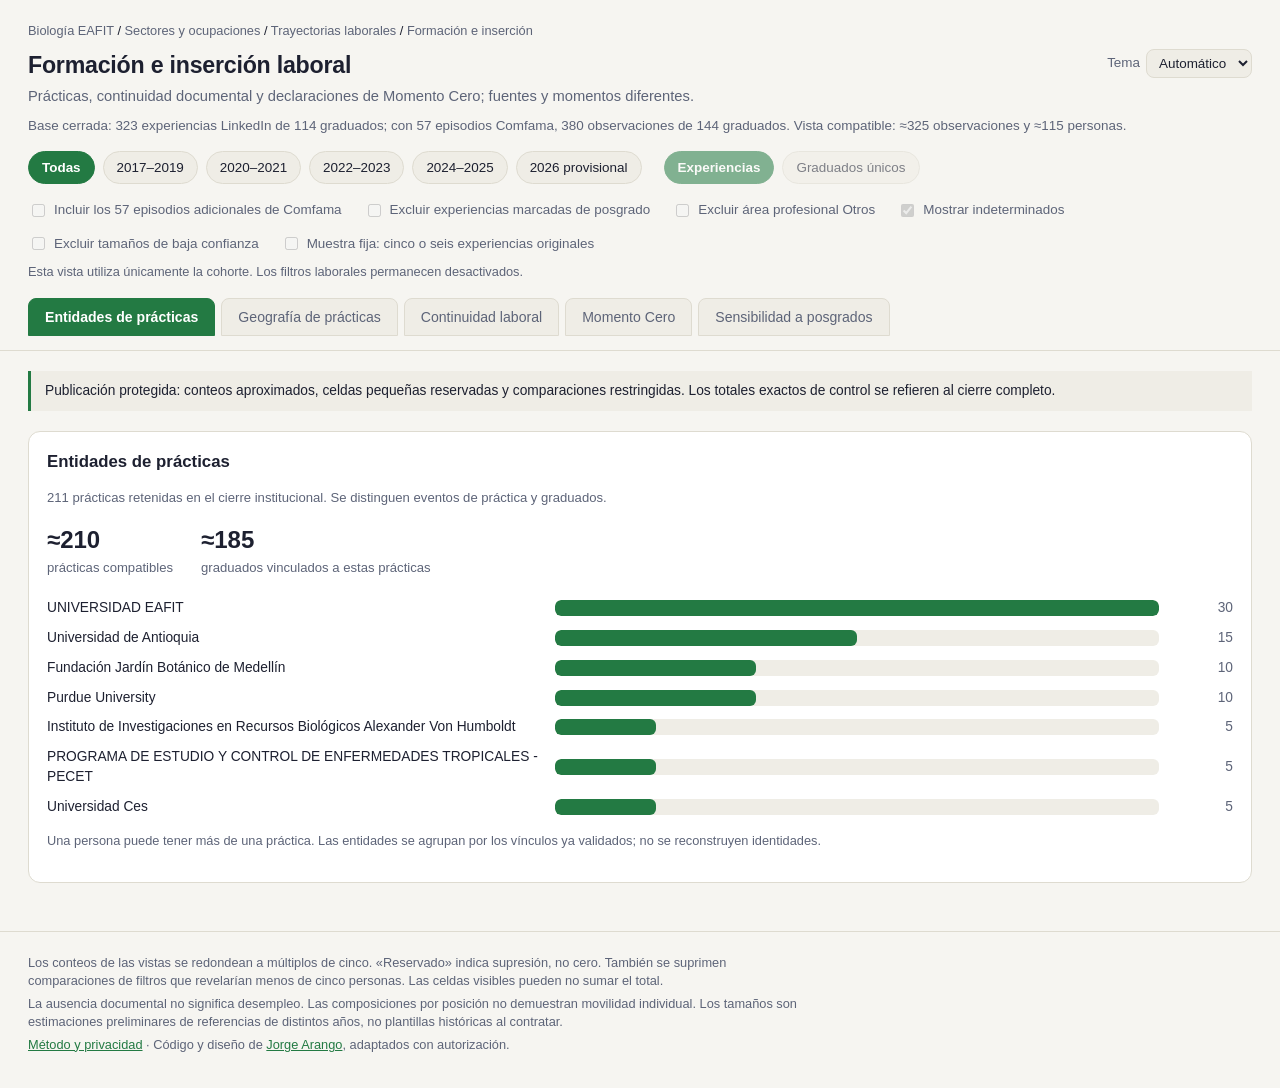
==== formacion.html @ 8a0688df "Prepare Biology trajectories site with protected aggregates" ====
<!doctype html>
<html lang="es"><head><link rel="icon" href="data:,"><meta charset="utf-8"><meta name="viewport" content="width=device-width,initial-scale=1"><title>Formación e inserción laboral · Biología EAFIT</title><link rel="stylesheet" href="assets/estilos.css"><link rel="stylesheet" href="assets/biologia.css"><script src="assets/tema-init.js"></script></head>
<body data-page="formacion"><header class="cab"><nav class="migas" aria-label="Navegación"><a href="index.html">Biología EAFIT</a> / <a href="sectores.html">Sectores y ocupaciones</a> / <a href="trayectorias.html">Trayectorias laborales</a> / <a href="formacion.html">Formación e inserción</a></nav><div class="cab-panel"><div><h1>Formación e inserción laboral</h1><div class="subtitulo">Prácticas, continuidad documental y declaraciones de Momento Cero; fuentes y momentos diferentes.</div></div><label class="check">Tema <select id="theme"><option value="auto">Automático</option><option value="light">Claro</option><option value="dark">Oscuro</option></select></label></div><div class="resumen" id="summary" aria-live="polite">Cargando agregados…</div><div id="controls" class="controles"></div><div id="switches" class="controles"></div><p class="nota" id="compatibility"></p><div id="tabs" class="tabs" role="tablist" aria-label="Vistas"></div></header>
<main id="content" aria-live="polite"></main><div id="tooltip" role="tooltip"></div><footer class="pie"><p>Los conteos de las vistas se redondean a múltiplos de cinco. «Reservado» indica supresión, no cero. También se suprimen comparaciones de filtros que revelarían menos de cinco personas. Las celdas visibles pueden no sumar el total.</p><p>La ausencia documental no significa desempleo. Las composiciones por posición no demuestran movilidad individual. Los tamaños son estimaciones preliminares de referencias de distintos años, no plantillas históricas al contratar.</p><p><a href="metodologia.html">Método y privacidad</a> · Código y diseño de <a href="https://github.com/JarangoM/trayectorias_musica">Jorge Arango</a>, adaptados con autorización.</p></footer><script src="assets/comun.js"></script><script src="assets/tema.js"></script><script src="assets/biologia.js"></script></body></html>
---- assets/estilos.css ----
/* Estilos compartidos — Trayectorias de graduados de Música (EAFIT). Tema claro/oscuro automático. */
:root {
  color-scheme: light dark;
  --bg: #0f1218;
  --panel: #171b25;
  --panel-2: #1f2430;
  --texto: #eceef4;
  --tenue: #9aa3b8;
  --borde: #2b3142;
  --acento: #70B77E;
  --acento-texto: #1a1204;
  --sombra: 0 6px 18px rgba(0, 0, 0, 0.35);
}
@media (prefers-color-scheme: light) {
  :root {
    --bg: #f6f5f1;
    --panel: #ffffff;
    --panel-2: #efede6;
    --texto: #1d2030;
    --tenue: #5d6478;
    --borde: #dedbd0;
    --acento: #237A43;
    --acento-texto: #ffffff;
    --sombra: 0 6px 18px rgba(40, 30, 10, 0.12);
  }
}
* { box-sizing: border-box; }
[hidden] { display: none !important; }
html { scroll-behavior: smooth; }
body {
  margin: 0;
  font-family: -apple-system, "Segoe UI", Roboto, Arial, sans-serif;
  background: var(--bg);
  color: var(--texto);
  line-height: 1.45;
}
a { color: var(--acento); }
button { font: inherit; color: inherit; }
:focus-visible { outline: 2px solid var(--acento); outline-offset: 2px; }

header.cab { padding: 22px 28px 14px; border-bottom: 1px solid var(--borde); }
.migas { font-size: 0.8rem; margin-bottom: 8px; }
.migas a { text-decoration: none; color: var(--tenue); }
.migas a:hover { color: var(--acento); }
h1 { margin: 0 0 4px; font-size: 1.45rem; letter-spacing: -0.01em; }
.subtitulo { color: var(--tenue); font-size: 0.92rem; max-width: 90ch; }
.resumen { margin-top: 8px; font-size: 0.84rem; color: var(--tenue); }
.resumen strong { color: var(--texto); }

.controles { display: flex; flex-wrap: wrap; gap: 14px 22px; align-items: center; margin-top: 16px; }
.grupo-ctrl { display: flex; align-items: center; gap: 8px; flex-wrap: wrap; }
.grupo-ctrl > .rotulo { font-size: 0.78rem; color: var(--tenue); text-transform: uppercase; letter-spacing: 0.06em; }
.chip {
  background: var(--panel-2); border: 1px solid var(--borde); color: var(--texto);
  padding: 6px 13px; border-radius: 999px; cursor: pointer; font-size: 0.84rem;
}
.chip:hover { border-color: var(--acento); }
.chip[aria-pressed="true"], .chip.activo { background: var(--acento); color: var(--acento-texto); border-color: var(--acento); font-weight: 600; }
.tabs { display: flex; gap: 6px; margin-top: 16px; }
.tab { background: var(--panel-2); border: 1px solid var(--borde); color: var(--tenue); padding: 8px 16px; border-radius: 8px 8px 0 0; cursor: pointer; font-size: 0.88rem; }
.tab.activo { background: var(--acento); color: var(--acento-texto); border-color: var(--acento); font-weight: 600; }
label.check { display: inline-flex; align-items: center; gap: 6px; font-size: 0.84rem; color: var(--tenue); cursor: pointer; }
select { background: var(--panel-2); color: var(--texto); border: 1px solid var(--borde); border-radius: 8px; padding: 5px 8px; font: inherit; font-size: 0.84rem; }

main { padding: 20px 28px 48px; }
.rejilla-2 { display: grid; grid-template-columns: minmax(0, 1.05fr) minmax(0, 1fr); gap: 20px; align-items: start; }
@media (max-width: 960px) { .rejilla-2 { grid-template-columns: 1fr; } header.cab, main { padding-left: 16px; padding-right: 16px; } }
.tarjeta-g { background: var(--panel); border: 1px solid var(--borde); border-radius: 12px; padding: 18px; }
.tarjeta-g h2 { margin: 0 0 2px; font-size: 1.05rem; }
.tarjeta-g .sub { color: var(--tenue); font-size: 0.82rem; margin-bottom: 12px; }

/* gráficos */
.donut-caja { display: flex; flex-wrap: wrap; gap: 18px; align-items: center; justify-content: center; }
.donut-caja svg { flex: none; max-width: 100%; height: auto; }
.rebanada { cursor: pointer; transition: opacity 0.15s, transform 0.15s; transform-origin: center; }
.rebanada.apagada { opacity: 0.38; }
.rebanada:hover { opacity: 1; }
.centro-valor { font-size: 30px; font-weight: 700; fill: var(--texto); text-anchor: middle; }
.centro-rotulo { font-size: 12px; fill: var(--tenue); text-anchor: middle; }
.leyenda { list-style: none; margin: 0; padding: 0; min-width: 210px; flex: 1 1 240px; }
.leyenda li { margin: 0; }
.leyenda button {
  display: grid; grid-template-columns: 14px 1fr auto; gap: 8px; align-items: center; width: 100%;
  background: none; border: 1px solid transparent; border-radius: 8px; padding: 6px 8px; cursor: pointer; text-align: left; font-size: 0.86rem;
}
.leyenda button:hover { background: var(--panel-2); }
.leyenda button.sel { background: var(--panel-2); border-color: var(--borde); font-weight: 600; }
.punto { width: 12px; height: 12px; border-radius: 3px; display: inline-block; }
.leyenda .val { color: var(--tenue); font-variant-numeric: tabular-nums; font-size: 0.82rem; }

.fila-barra { display: grid; grid-template-columns: minmax(120px, 42%) 1fr 64px; gap: 10px; align-items: center; padding: 5px 0; font-size: 0.86rem; }
.fila-barra .nom { overflow-wrap: anywhere; }
.fila-barra .pista { background: var(--panel-2); border-radius: 6px; height: 16px; overflow: hidden; }
.fila-barra .relleno { height: 100%; border-radius: 6px; min-width: 3px; transition: width 0.25s; }
.fila-barra .num { text-align: right; color: var(--tenue); font-variant-numeric: tabular-nums; }
.fila-barra.btn { cursor: pointer; background: none; border: 0; width: 100%; text-align: left; border-radius: 8px; padding: 6px 8px; }
.fila-barra.btn:hover, .fila-barra.btn.sel { background: var(--panel-2); }
.lista-scroll { max-height: 560px; overflow-y: auto; padding-right: 4px; }
.nota { color: var(--tenue); font-size: 0.8rem; margin-top: 10px; }
.cab-panel { display: flex; justify-content: space-between; align-items: flex-start; gap: 10px; flex-wrap: wrap; margin-bottom: 8px; }
.titulo-panel { display: flex; align-items: center; gap: 8px; font-size: 1.05rem; font-weight: 700; }
.vacio { color: var(--tenue); font-size: 0.9rem; padding: 14px 0; }

/* cuadrícula de donuts por grupo */
.rejilla-grupos { display: grid; grid-template-columns: repeat(auto-fill, minmax(330px, 1fr)); gap: 18px; }
.mini-donut { background: var(--panel); border: 1px solid var(--borde); border-radius: 12px; padding: 16px; }
.mini-donut h2 { margin: 0 0 2px; font-size: 1rem; display: flex; align-items: center; gap: 8px; }
.mini-donut .sub { color: var(--tenue); font-size: 0.8rem; margin-bottom: 8px; }
.mini-donut svg { display: block; margin: 0 auto 6px; }

#tooltip {
  position: fixed; display: none; z-index: 60; pointer-events: none; max-width: 300px;
  background: var(--panel-2); border: 1px solid var(--borde); color: var(--texto);
  padding: 8px 12px; border-radius: 8px; font-size: 0.82rem; box-shadow: var(--sombra);
}
footer.pie { border-top: 1px solid var(--borde); padding: 18px 28px 30px; font-size: 0.8rem; color: var(--tenue); }
footer.pie p { margin: 4px 0; max-width: 110ch; }
@media (prefers-reduced-motion: reduce) { * { transition: none !important; } }
---- assets/biologia.css ----
/* Extensions for the new tabs/tables only. Original Music stylesheet is retained. */
:root[data-theme="dark"]{color-scheme:dark;--bg:#0f1218;--panel:#171b25;--panel-2:#1f2430;--texto:#eceef4;--tenue:#9aa3b8;--borde:#2b3142;--acento:#70B77E;--acento-texto:#1a1204;--sombra:0 6px 18px rgba(0,0,0,.35)}
:root[data-theme="light"]{color-scheme:light;--bg:#f6f5f1;--panel:#ffffff;--panel-2:#efede6;--texto:#1d2030;--tenue:#5d6478;--borde:#dedbd0;--acento:#237A43;--acento-texto:#ffffff;--sombra:0 6px 18px rgba(40,30,10,.12)}
.hero{position:relative}.theme-home{position:absolute;top:22px;right:28px;color:var(--tenue);font-size:.84rem}
.tabs{flex-wrap:wrap}.tarjeta-g{min-width:0}.tarjeta-g+.tarjeta-g{margin-top:20px}.rejilla-2>.tarjeta-g{margin-top:0}
.table-wrap{overflow-x:auto;max-width:100%}table{border-collapse:collapse;width:100%;font-size:.86rem}th,td{text-align:left;padding:10px 12px;border-bottom:1px solid var(--borde);vertical-align:top}th{font-weight:600;color:var(--tenue)}td.num{text-align:right;font-variant-numeric:tabular-nums}
.metricas{display:flex;flex-wrap:wrap;gap:16px 28px;margin:16px 0}.metrica{font-size:.82rem;color:var(--tenue)}.metrica strong{display:block;font-size:1.5rem;color:var(--texto)}
.warning{border-left:3px solid var(--acento);padding:10px 14px;background:var(--panel-2);font-size:.86rem;margin:0 0 20px}.actions{display:flex;gap:8px;flex-wrap:wrap;margin-bottom:12px}
.long-row{padding:12px 0;border-bottom:1px solid var(--borde)}.long-title{display:flex;flex-wrap:wrap;gap:8px;justify-content:space-between;font-size:.86rem;margin-bottom:8px}.stack{height:30px;border-radius:6px;overflow:hidden;display:flex;background:var(--panel-2)}.stack span{min-width:0;display:block}.stack span:focus-visible{outline-offset:-3px}.stack-legend{display:flex;gap:10px 16px;flex-wrap:wrap;margin-top:16px;color:var(--tenue);font-size:.82rem}.stack-legend .punto{vertical-align:middle;margin-right:4px}
.line-chart{display:block;width:100%;height:auto;max-height:340px}.line-chart text{fill:var(--tenue);font-size:12px}.line-chart .axis{stroke:var(--borde)}
.metodo{max-width:1000px;margin:auto}.metodo p,.metodo li{max-width:90ch}.metodo h2{margin-top:28px;font-size:1.2rem}.table-note{font-size:.82rem;color:var(--tenue);margin:12px 0 0}
button:disabled{opacity:.55;cursor:default}.tab:focus-visible{outline-offset:3px}
@media(max-width:600px){.tabs{gap:5px}.tab{padding:7px 10px}.grupo-ctrl{width:100%}.controles{gap:12px}.fila-barra{grid-template-columns:minmax(100px,45%) 1fr 54px;gap:6px}.tarjeta-g{padding:14px}th,td{padding:8px}.long-title{display:block}.long-title span{display:block;margin-top:4px}}
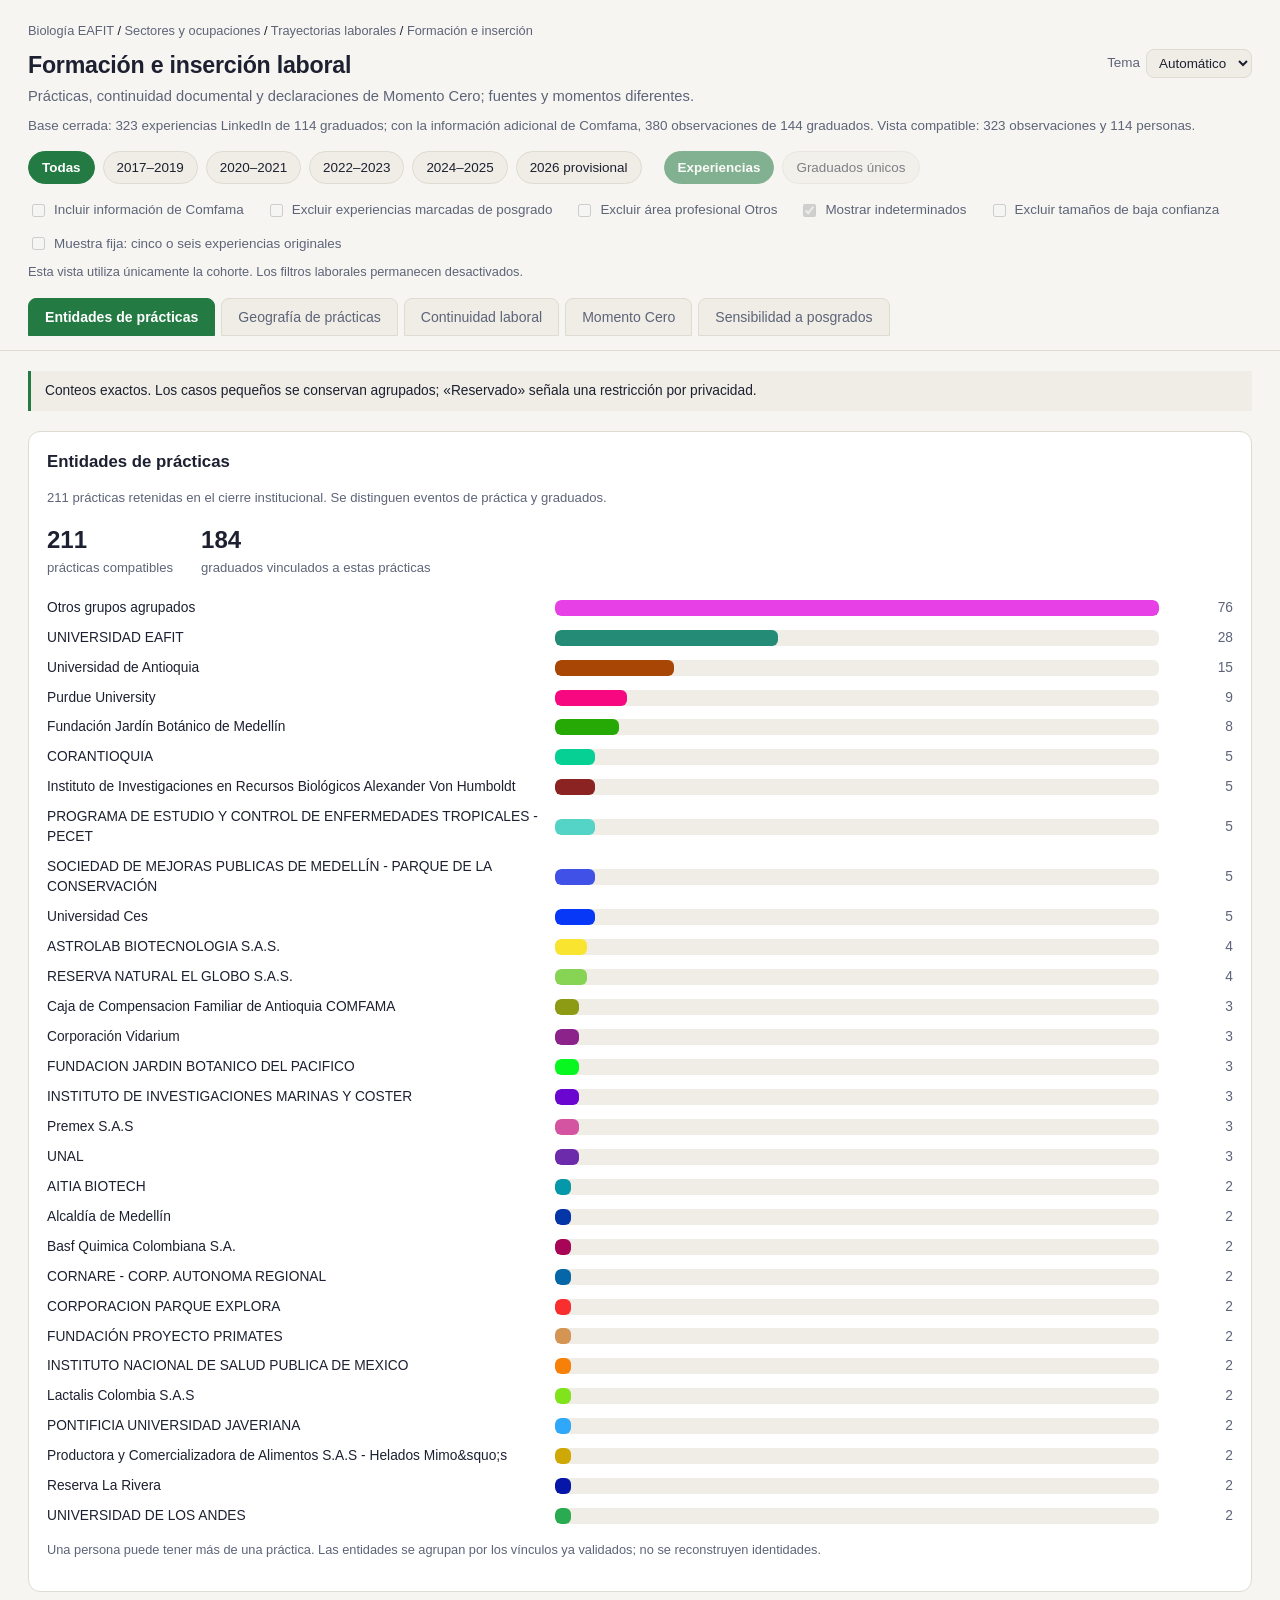
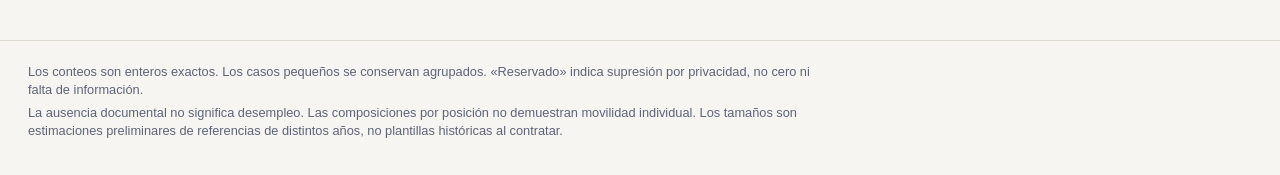
==== commit 36f2a505: "Correct exact aggregate views, privacy grouping, and chart colors" ====
--- a/formacion.html
+++ b/formacion.html
@@ -1,4 +1,4 @@
 <!doctype html>
 <html lang="es"><head><link rel="icon" href="data:,"><meta charset="utf-8"><meta name="viewport" content="width=device-width,initial-scale=1"><title>Formación e inserción laboral · Biología EAFIT</title><link rel="stylesheet" href="assets/estilos.css"><link rel="stylesheet" href="assets/biologia.css"><script src="assets/tema-init.js"></script></head>
 <body data-page="formacion"><header class="cab"><nav class="migas" aria-label="Navegación"><a href="index.html">Biología EAFIT</a> / <a href="sectores.html">Sectores y ocupaciones</a> / <a href="trayectorias.html">Trayectorias laborales</a> / <a href="formacion.html">Formación e inserción</a></nav><div class="cab-panel"><div><h1>Formación e inserción laboral</h1><div class="subtitulo">Prácticas, continuidad documental y declaraciones de Momento Cero; fuentes y momentos diferentes.</div></div><label class="check">Tema <select id="theme"><option value="auto">Automático</option><option value="light">Claro</option><option value="dark">Oscuro</option></select></label></div><div class="resumen" id="summary" aria-live="polite">Cargando agregados…</div><div id="controls" class="controles"></div><div id="switches" class="controles"></div><p class="nota" id="compatibility"></p><div id="tabs" class="tabs" role="tablist" aria-label="Vistas"></div></header>
-<main id="content" aria-live="polite"></main><div id="tooltip" role="tooltip"></div><footer class="pie"><p>Los conteos de las vistas se redondean a múltiplos de cinco. «Reservado» indica supresión, no cero. También se suprimen comparaciones de filtros que revelarían menos de cinco personas. Las celdas visibles pueden no sumar el total.</p><p>La ausencia documental no significa desempleo. Las composiciones por posición no demuestran movilidad individual. Los tamaños son estimaciones preliminares de referencias de distintos años, no plantillas históricas al contratar.</p><p><a href="metodologia.html">Método y privacidad</a> · Código y diseño de <a href="https://github.com/JarangoM/trayectorias_musica">Jorge Arango</a>, adaptados con autorización.</p></footer><script src="assets/comun.js"></script><script src="assets/tema.js"></script><script src="assets/biologia.js"></script></body></html>+<main id="content" aria-live="polite"></main><div id="tooltip" role="tooltip"></div><footer class="pie"><p>Los conteos son enteros exactos. Los casos pequeños se conservan agrupados. «Reservado» indica supresión por privacidad, no cero ni falta de información.</p><p>La ausencia documental no significa desempleo. Las composiciones por posición no demuestran movilidad individual. Los tamaños son estimaciones preliminares de referencias de distintos años, no plantillas históricas al contratar.</p></footer><script src="assets/comun.js"></script><script src="assets/tema.js"></script><script src="assets/biologia.js"></script></body></html>
--- a/assets/biologia.css
+++ b/assets/biologia.css
@@ -10,4 +10,10 @@
 .line-chart{display:block;width:100%;height:auto;max-height:340px}.line-chart text{fill:var(--tenue);font-size:12px}.line-chart .axis{stroke:var(--borde)}
 .metodo{max-width:1000px;margin:auto}.metodo p,.metodo li{max-width:90ch}.metodo h2{margin-top:28px;font-size:1.2rem}.table-note{font-size:.82rem;color:var(--tenue);margin:12px 0 0}
 button:disabled{opacity:.55;cursor:default}.tab:focus-visible{outline-offset:3px}
+.fila-barra .num{white-space:pre-line}.fila-barra[role="button"]{cursor:pointer}
+:root{--plot-1:#5b8dfa;--plot-2:#2cc79a;--plot-3:#e167f0;--plot-4:#fb8a4a}
+@media(prefers-color-scheme:light){:root:not([data-theme="dark"]){--plot-1:#2563eb;--plot-2:#0f9d74;--plot-3:#c026d3;--plot-4:#ea580c}}
+:root[data-theme="light"]{--plot-1:#2563eb;--plot-2:#0f9d74;--plot-3:#c026d3;--plot-4:#ea580c}
+.mini circle{stroke-opacity:1}.mini circle:nth-child(1){stroke:var(--plot-1)}.mini circle:nth-child(2){stroke:var(--plot-2)}.mini circle:nth-child(3){stroke:var(--plot-3)}.mini circle:nth-child(4){stroke:var(--plot-4)}
+.mini rect:nth-child(1){fill:var(--plot-1)}.mini rect:nth-child(2){fill:var(--plot-2)}.mini rect:nth-child(3){fill:var(--plot-3)}.mini rect:nth-child(4){fill:var(--plot-4)}
 @media(max-width:600px){.tabs{gap:5px}.tab{padding:7px 10px}.grupo-ctrl{width:100%}.controles{gap:12px}.fila-barra{grid-template-columns:minmax(100px,45%) 1fr 54px;gap:6px}.tarjeta-g{padding:14px}th,td{padding:8px}.long-title{display:block}.long-title span{display:block;margin-top:4px}}
